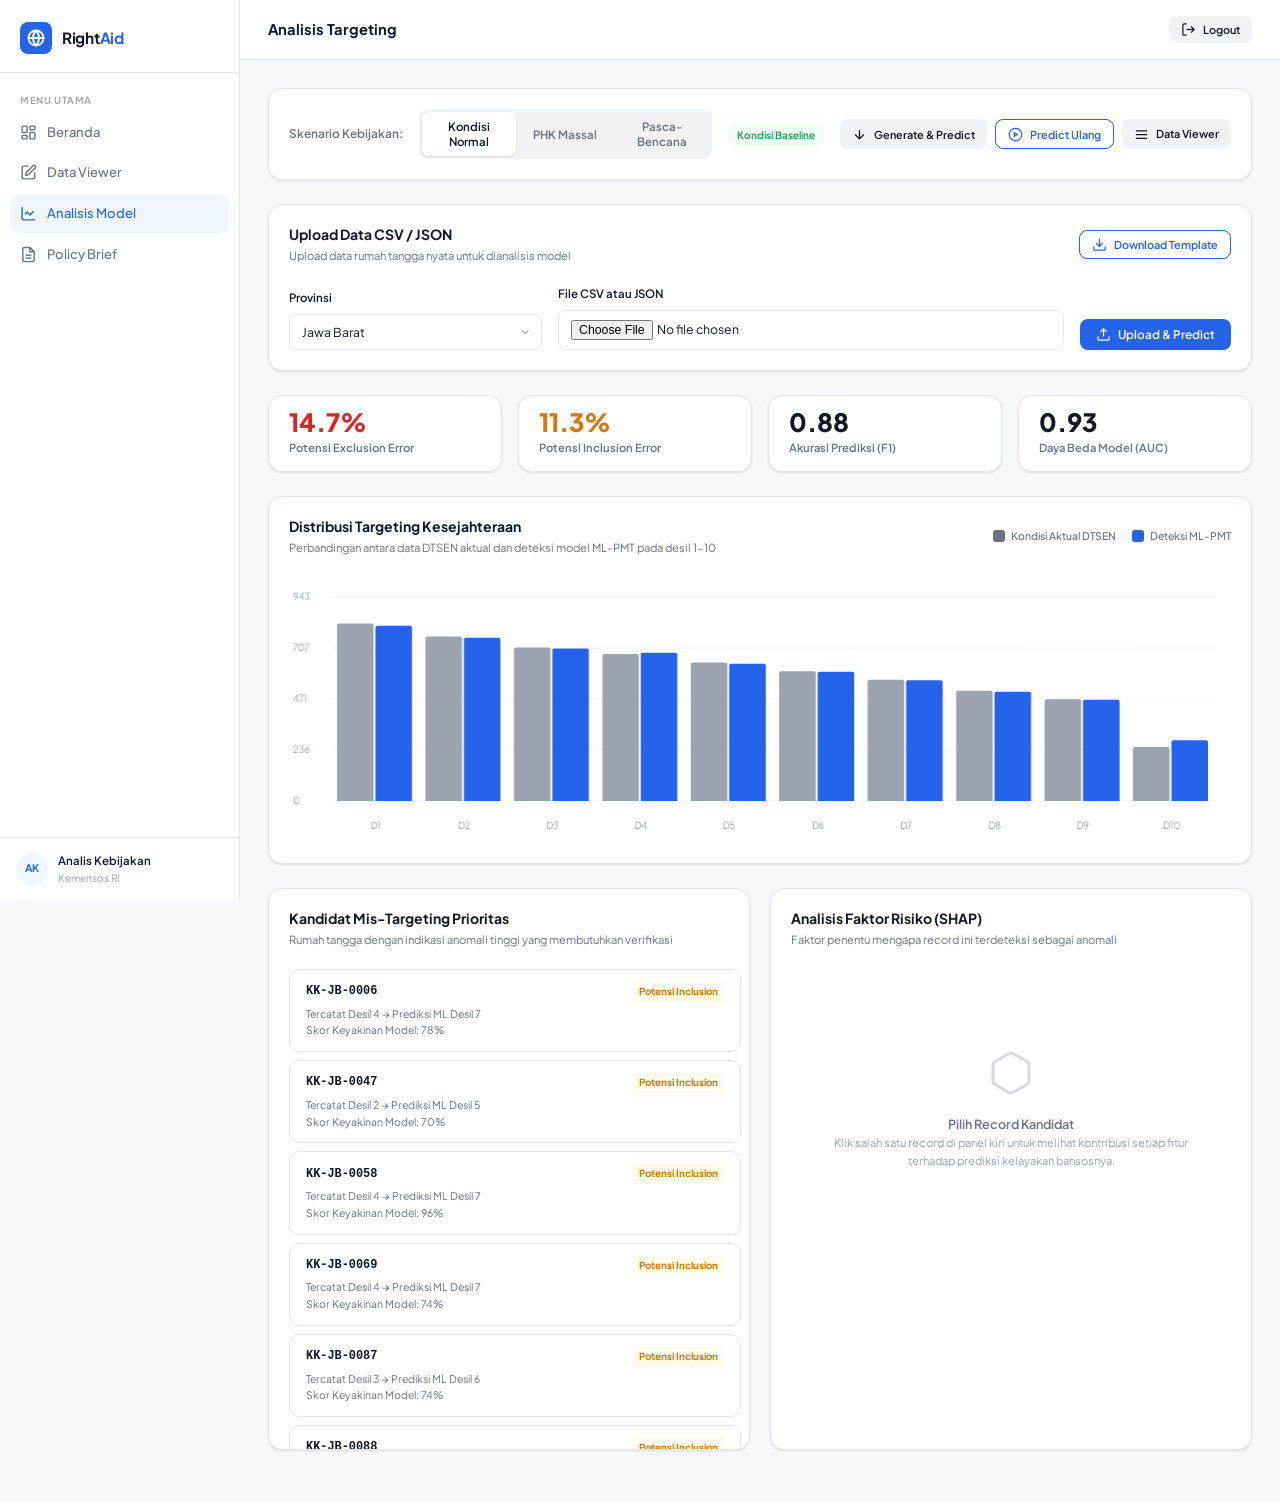
==== frontend/analysis.html @ 1d346bcb "Initial commit: RightAid ML-PMT Dashboard" ====
<!DOCTYPE html>
<html lang="id">
<head>
  <meta charset="UTF-8" />
  <meta name="viewport" content="width=device-width, initial-scale=1.0" />
  <title>Analisis Targeting - RightAid</title>
  <meta name="description" content="Analisis deteksi mis-targeting bansos menggunakan RightAid ML-PMT." />
  <link rel="icon" href="favicon.svg" type="image/svg+xml" />
  <link rel="stylesheet" href="css/style.css" />
  <style>
    .metric-pill { padding:14px 20px; border-radius:var(--radius-lg); background:var(--surface); border:1px solid var(--border); box-shadow:var(--shadow); display:flex; flex-direction:column; gap:4px; }
    .metric-pill .val { font-size:1.8rem; font-weight:800; line-height:1; }
    .metric-pill .lbl { font-size:.8rem; color:var(--text-2); font-weight:600; }
    .metric-row { display:grid; grid-template-columns:repeat(4,1fr); gap:16px; margin-bottom:24px; }
    .comparison-grid { display:grid; grid-template-columns:1fr 1fr; gap:20px; margin-bottom:24px; }
    .shap-record-item { padding:12px 16px; border-radius:var(--radius); border:1px solid var(--border); cursor:pointer; transition:border-color var(--transition),background var(--transition); margin-bottom:8px; display:flex; flex-direction:column; gap:4px; }
    .shap-record-item:hover { border-color:var(--accent); background:var(--accent-light); }
    .shap-record-item.selected { border-color:var(--accent); background:var(--accent-light); border-left:4px solid var(--accent); }
    .rec-header { display:flex; align-items:center; justify-content:space-between; }
    .rec-id { font-size:.85rem; font-family:monospace; font-weight:700; color:var(--text); }
    .rec-status { font-size:.7rem; padding:2px 6px; border-radius:4px; font-weight:700; }
    .status-err { background:var(--danger-light); color:var(--danger); }
    .status-warn { background:var(--warning-light); color:var(--warning); }
    .rec-details { font-size:.75rem; color:var(--text-2); }
    .legend-item { display:flex; align-items:center; gap:6px; font-size:.75rem; color:var(--text-2); font-weight:500; }
    .legend-sq { width:12px; height:12px; border-radius:3px; }
  </style>
</head>
<body>
  <div class="app-shell">
    <div id="sidebar-mount"></div>
    <div class="main-content">
      <div id="topbar-mount"></div>
      <div class="page-body">

        <div class="card mb-6">
          <div class="card-body" style="display:flex;align-items:center;gap:16px;flex-wrap:wrap;">
            <div style="font-weight:600;font-size:.85rem;color:var(--text-2);flex-shrink:0;">Skenario Kebijakan:</div>
            <div class="tabs" style="flex:1;max-width:400px;" id="scenario-tabs">
              <button class="tab-btn active" onclick="setScenario('normal',this)">Kondisi Normal</button>
              <button class="tab-btn" onclick="setScenario('phk',this)">PHK Massal</button>
              <button class="tab-btn" onclick="setScenario('bencana',this)">Pasca-Bencana</button>
            </div>
            <div id="scenario-badge"></div>
            <div style="display:flex;gap:8px;margin-left:auto;flex-wrap:wrap;">
              <button class="btn btn-secondary btn-sm" onclick="generateAndPredict()" title="Generate synthetic data dan jalankan prediksi">
                <svg xmlns="http://www.w3.org/2000/svg" width="13" height="13" viewBox="0 0 24 24" fill="none" stroke="currentColor" stroke-width="2"><path d="M12 5v14M5 12l7 7 7-7"/></svg>
                Generate &amp; Predict
              </button>
              <button class="btn btn-outline btn-sm" onclick="runPredict()" id="btn-predict" title="Prediksi ulang dari sesi yang sudah ada">
                <svg xmlns="http://www.w3.org/2000/svg" width="13" height="13" viewBox="0 0 24 24" fill="none" stroke="currentColor" stroke-width="2"><circle cx="12" cy="12" r="10"/><path d="m10 15 5-3-5-3v6z"/></svg>
                Predict Ulang
              </button>
              <a href="data-viewer.html" class="btn btn-secondary btn-sm">
                <svg xmlns="http://www.w3.org/2000/svg" width="13" height="13" viewBox="0 0 24 24" fill="none" stroke="currentColor" stroke-width="2"><path d="M3 12h18M3 6h18M3 18h18"/></svg>
                Data Viewer
              </a>
            </div>
          </div>
        </div>

        <!-- Upload Panel -->
        <div class="card mb-6" id="upload-panel">
          <div class="card-header">
            <div>
              <div class="card-title">Upload Data CSV / JSON</div>
              <div class="card-subtitle">Upload data rumah tangga nyata untuk dianalisis model</div>
            </div>
            <button class="btn btn-outline btn-sm" onclick="downloadTemplate()">
              <svg xmlns="http://www.w3.org/2000/svg" width="13" height="13" viewBox="0 0 24 24" fill="none" stroke="currentColor" stroke-width="2"><path d="M21 15v4a2 2 0 0 1-2 2H5a2 2 0 0 1-2-2v-4"/><polyline points="7 10 12 15 17 10"/><line x1="12" y1="15" x2="12" y2="3"/></svg>
              Download Template
            </button>
          </div>
          <div class="card-body" style="display:flex;gap:16px;align-items:flex-end;flex-wrap:wrap;">
            <div class="form-group" style="flex:1;min-width:200px;margin-bottom:0;">
              <label class="form-label" for="upload-province-select">Provinsi</label>
              <select id="upload-province-select" class="form-control"></select>
            </div>
            <div class="form-group" style="flex:2;min-width:260px;margin-bottom:0;">
              <label class="form-label" for="upload-file-input">File CSV atau JSON</label>
              <input type="file" id="upload-file-input" class="form-control" accept=".csv,.json" />
            </div>
            <button class="btn btn-primary" onclick="uploadAndPredict()" style="flex-shrink:0;">
              <svg xmlns="http://www.w3.org/2000/svg" width="14" height="14" viewBox="0 0 24 24" fill="none" stroke="currentColor" stroke-width="2"><path d="M21 15v4a2 2 0 0 1-2 2H5a2 2 0 0 1-2-2v-4"/><polyline points="17 8 12 3 7 8"/><line x1="12" y1="3" x2="12" y2="15"/></svg>
              Upload &amp; Predict
            </button>
          </div>
        </div>

        <!-- Metric overview -->
        <div id="metric-row-ml" class="metric-row"></div>

        <!-- Row 1: Decile distribution chart -->
        <div class="card mb-6">
          <div class="card-header">
            <div>
              <div class="card-title">Distribusi Targeting Kesejahteraan</div>
              <div class="card-subtitle">Perbandingan antara data DTSEN aktual dan deteksi model ML-PMT pada desil 1-10</div>
            </div>
            <div style="display:flex;gap:16px;">
              <div class="legend-item"><div class="legend-sq" style="background:#6B7280;"></div> Kondisi Aktual DTSEN</div>
              <div class="legend-item"><div class="legend-sq" style="background:#2563EB;"></div> Deteksi ML-PMT</div>
            </div>
          </div>
          <div class="card-body">
            <canvas id="decile-chart" width="900" height="260" style="width:100%;height:260px;"></canvas>
          </div>
        </div>

        <!-- Row 2: Candidates and SHAP panel -->
        <div class="comparison-grid">
          <!-- Candidate mis-targeting list -->
          <div class="card">
            <div class="card-header">
              <div>
                <div class="card-title">Kandidat Mis-Targeting Prioritas</div>
                <div class="card-subtitle">Rumah tangga dengan indikasi anomali tinggi yang membutuhkan verifikasi</div>
              </div>
            </div>
            <div class="card-body" style="height:500px;overflow-y:auto;padding-right:8px;" id="candidate-list"></div>
          </div>

          <!-- SHAP panel -->
          <div class="card">
            <div class="card-header">
              <div>
                <div class="card-title">Analisis Faktor Risiko (SHAP)</div>
                <div class="card-subtitle">Faktor penentu mengapa record ini terdeteksi sebagai anomali</div>
              </div>
            </div>
            <div class="card-body" style="height:500px;overflow-y:auto;">
              <div id="shap-placeholder" style="text-align:center;padding:80px 24px;color:var(--text-3);">
                <svg xmlns="http://www.w3.org/2000/svg" width="48" height="48" viewBox="0 0 24 24" fill="none" stroke="currentColor" stroke-width="1.5" style="opacity:.4;margin-bottom:12px;"><path d="M21 16V8a2 2 0 0 0-1-1.73l-7-4a2 2 0 0 0-2 0l-7 4A2 2 0 0 0 3 8v8a2 2 0 0 0 1 1.73l7 4a2 2 0 0 0 2 0l7-4A2 2 0 0 0 21 16z"/></svg>
                <p style="font-size:.9rem;font-weight:600;color:var(--text-2);">Pilih Record Kandidat</p>
                <p style="font-size:.8rem;">Klik salah satu record di panel kiri untuk melihat kontribusi setiap fitur terhadap prediksi kelayakan bansosnya.</p>
              </div>
              <div id="shap-panel" style="display:none;">
                <div id="shap-record-info" style="margin-bottom:20px;padding:16px;background:var(--surface-2);border-radius:var(--radius);font-size:.85rem;"></div>
                <div style="font-size:.8rem;font-weight:700;margin-bottom:16px;color:var(--text-2);">Kontribusi Fitur (Nilai SHAP)</div>
                <div id="shap-bars" style="margin-bottom:24px;"></div>
                <div class="divider"></div>
                <div style="display:flex;flex-direction:column;gap:8px;font-size:.75rem;">
                  <div class="legend-item"><div class="legend-sq" style="background:#2563EB;"></div> Mendorong prediksi ke arah <strong>TIDAK LAYAK</strong> (Desil Atas)</div>
                  <div class="legend-item"><div class="legend-sq" style="background:#DC2626;"></div> Mendorong prediksi ke arah <strong>LAYAK BANSOS</strong> (Desil Bawah)</div>
                </div>
              </div>
            </div>
          </div>
        </div>

      </div>
    </div>
  </div>
  
  <div id="toast-container"></div>
  <script src="js/data.js?v=2"></script>
  <script src="js/app.js?v=2"></script>
  <script>
    // ── State ──────────────────────────────────────────────────────────────────
    var currentSessionId = null;
    var currentPredictions = null;

    const scenDescMap = {
      normal: { label: "Kondisi Baseline", cls: "badge-green" },
      phk:    { label: "Dampak PHK Massal", cls: "badge-yellow" },
      bencana:{ label: "Dampak Bencana", cls: "badge-red" },
    };

    // ── Init ──────────────────────────────────────────────────────────────────
    document.addEventListener("DOMContentLoaded", function() {
      document.getElementById("sidebar-mount").innerHTML = App.buildSidebar("analysis");
      document.getElementById("topbar-mount").innerHTML  = App.buildTopbar("Analisis Targeting");

      // Populate upload province dropdown
      var upSel = document.getElementById("upload-province-select");
      EkoData.PROVINCES.forEach(function(p) {
        var opt = document.createElement("option");
        opt.value = p.id; opt.textContent = p.name;
        upSel.appendChild(opt);
      });
      if (App.SESSION.province) upSel.value = App.SESSION.province;

      window.currentScenario = App.SESSION.scenario || "normal";

      // Restore session_id if stored
      var stored = App.SESSION.lastSessionId;
      if (stored) {
        currentSessionId = stored;
        App.showToast("Menggunakan sesi sebelumnya. Klik Predict untuk memprediksi kembali.", "default");
      }

      renderAll();
      App.loadSession();
    });

    // â”€â”€ Scenario tabs â”€â”€â”€â”€â”€â”€â”€â”€â”€â”€â”€â”€â”€â”€â”€â”€â”€â”€â”€â”€â”€â”€â”€â”€â”€â”€â”€â”€â”€â”€â”€â”€â”€â”€â”€â”€â”€â”€â”€â”€â”€â”€â”€â”€â”€â”€â”€â”€â”€â”€â”€â”€â”€â”€â”€â”€
    function setScenario(sc, el) {
      window.currentScenario = sc;
      App.SESSION.scenario = sc;
      App.saveSession();
      document.querySelectorAll(".tab-btn").forEach(function(b) { b.classList.remove("active"); });
      el.classList.add("active");
      renderAll();
    }

    function renderAll() {
      var sc = window.currentScenario;
      var d = scenDescMap[sc];
      document.getElementById("scenario-badge").innerHTML =
        '<span class="badge ' + d.cls + '">' + d.label + '</span>';
      if (currentPredictions) {
        renderMetricsFromAPI(currentPredictions);
        renderDecileChartFromAPI(currentPredictions);
        renderCandidatesFromAPI(currentPredictions);
      } else {
        renderMetricsDummy(sc);
        renderDecileChartDummy(sc);
        renderCandidatesDummy(sc);
      }
    }

    // â”€â”€ Dummy renderers (fallback) â”€â”€â”€â”€â”€â”€â”€â”€â”€â”€â”€â”€â”€â”€â”€â”€â”€â”€â”€â”€â”€â”€â”€â”€â”€â”€â”€â”€â”€â”€â”€â”€â”€â”€â”€â”€â”€â”€â”€â”€â”€â”€â”€
    function renderMetricsDummy(sc) {
      var adj = { normal: [0,0,0,0], phk: [-.06,-.08,.08,.06], bencana: [-.09,-.11,.12,.09] }[sc];
      var ml = EkoData.ACCURACY_COMPARISON.ml;
      renderMetricsRaw(
        (ml.exclusionErr + adj[2] * 100).toFixed(1) + "%",
        (ml.inclusionErr + adj[3] * 100).toFixed(1) + "%",
        (ml.f1 + adj[0]).toFixed(2),
        (ml.auc + adj[1]).toFixed(2)
      );
    }

    function renderMetricsFromAPI(pred) {
      var m = pred.metrics || {};
      renderMetricsRaw(
        (m.exclusionErr || 0).toFixed(1) + "%",
        (m.inclusionErr || 0).toFixed(1) + "%",
        (m.f1  || 0).toFixed(4),
        (m.auc || 0).toFixed(4)
      );
    }

    function renderMetricsRaw(excl, incl, f1, auc) {
      var metrics = [
        { label: "Potensi Exclusion Error", val: excl, color: "var(--danger)" },
        { label: "Potensi Inclusion Error", val: incl, color: "var(--warning)" },
        { label: "Akurasi Prediksi (F1)",   val: f1,   color: "var(--text)" },
        { label: "Daya Beda Model (AUC)",   val: auc,  color: "var(--text)" }
      ];
      document.getElementById("metric-row-ml").innerHTML = metrics.map(function(m) {
        return '<div class="metric-pill"><div class="val" style="color:' + m.color + ';">' + m.val +
               '</div><div class="lbl">' + m.label + '</div></div>';
      }).join("");
    }

    function renderDecileChartDummy(sc) {
      var dist = EkoData.DECILE_DIST[sc];
      App.drawBarChart(document.getElementById("decile-chart"),
        ["D1","D2","D3","D4","D5","D6","D7","D8","D9","D10"],
        [{ data: dist.actual }, { data: dist.ml }],
        { colors: ["#9CA3AF", "#2563EB"] });
    }

    function renderDecileChartFromAPI(pred) {
      var dist = pred.decile_dist;
      if (!dist || !dist.ml) return renderDecileChartDummy(window.currentScenario);
      App.drawBarChart(document.getElementById("decile-chart"),
        ["D1","D2","D3","D4","D5","D6","D7","D8","D9","D10"],
        [{ data: dist.actual || dist.pmt }, { data: dist.ml }],
        { colors: ["#9CA3AF", "#2563EB"] });
    }

    function renderCandidatesDummy(sc) {
      var data = EkoData.generateHouseholds(App.SESSION.province || "JB", sc, sc === "normal" ? 10 : 25);
      var candidates = data.filter(function(r) { return Math.abs(r.pmtDecile - r.mlDecile) >= 2 || r.isAnomaly; });
      candidates.sort(function(a, b) { return Math.abs(b.pmtDecile - b.mlDecile) - Math.abs(a.pmtDecile - a.mlDecile); });
      renderCandidateList(candidates.slice(0, 15).map(function(c) {
        return {
          id: c.id, pmtDecile: c.pmtDecile, mlDecile: c.mlDecile,
          confidence: c.confidence,
          isExclusion: c.mlDecile <= 3 && c.pmtDecile > 3,
          isAnomaly: c.isAnomaly
        };
      }), null);
    }

    function renderCandidatesFromAPI(pred) {
      var recs = pred.mistargeting_candidates || pred.mismatches || [];
      renderCandidateList(recs.map(function(r) {
        var pmtD = r.pmtDecile || r.pmt_decile || 5;
        var mlD  = r.actualDecile || r.ml_decile || 5;
        return {
          id: r.id,
          pmtDecile: pmtD,
          mlDecile: mlD,
          confidence: r.confidence || r.prob_eligible || 0.5,
          isExclusion: (mlD <= 4 && pmtD > 4),
          isAnomaly: r.isAnomaly || r.is_anomaly || false
        };
      }), pred.session_id);
    }

    function renderCandidateList(items, sessionId) {
      if (!items.length) {
        document.getElementById("candidate-list").innerHTML =
          '<div style="padding:20px;text-align:center;color:var(--text-3);">Tidak ada anomali tinggi terdeteksi.</div>';
        return;
      }
      document.getElementById("candidate-list").innerHTML = items.map(function(c) {
        var statusCls = c.isExclusion ? "status-err" : "status-warn";
        var statusTxt = c.isExclusion ? "Potensi Exclusion" : "Potensi Inclusion";
        return [
          '<div class="shap-record-item" onclick="selectCandidate(\'' + c.id + '\', ' + c.isExclusion + ', \'' + (sessionId||'') + '\')">',
          '<div class="rec-header">',
          '<div class="rec-id">' + c.id + '</div>',
          '<div class="rec-status ' + statusCls + '">' + statusTxt + '</div>',
          '</div>',
          '<div class="rec-details">',
          'Tercatat Desil ' + (c.pmtDecile||'-') + ' &rarr; Prediksi ML Desil ' + (c.mlDecile||'-') + '<br>',
          'Skor Keyakinan Model: ' + ((c.confidence || 0.5) * 100).toFixed(0) + '%',
          '</div></div>'
        ].join("");
      }).join("");
    }

    // â”€â”€ Generate (API) â”€â”€â”€â”€â”€â”€â”€â”€â”€â”€â”€â”€â”€â”€â”€â”€â”€â”€â”€â”€â”€â”€â”€â”€â”€â”€â”€â”€â”€â”€â”€â”€â”€â”€â”€â”€â”€â”€â”€â”€â”€â”€â”€â”€â”€â”€â”€â”€â”€â”€â”€â”€â”€â”€â”€
    async function generateAndPredict() {
      var pid = App.SESSION.province;
      var sc  = window.currentScenario;
      if (!pid) {
        App.showToast("Pilih provinsi di Data Viewer terlebih dahulu.", "error");
        return;
      }
      App.showToast("Generating data untuk " + pid + "...", "default");
      try {
        var genResp = await App.apiGenerate(pid, sc, (App.SESSION.anomalyPct || 15) / 100, 5000);
        currentSessionId = genResp.session_id;
        App.SESSION.lastSessionId = currentSessionId;
        App.saveSession();
        App.showToast("Data siap (" + genResp.total_records + " RT). Memproses prediksi...", "default");
        await runPredict();
      } catch(err) {
        App.showToast("Generate gagal: " + err.message, "error");
      }
    }

    // â”€â”€ Upload (API) â”€â”€â”€â”€â”€â”€â”€â”€â”€â”€â”€â”€â”€â”€â”€â”€â”€â”€â”€â”€â”€â”€â”€â”€â”€â”€â”€â”€â”€â”€â”€â”€â”€â”€â”€â”€â”€â”€â”€â”€â”€â”€â”€â”€â”€â”€â”€â”€â”€â”€â”€â”€â”€â”€â”€â”€â”€
    async function uploadAndPredict() {
      var fileInput = document.getElementById("upload-file-input");
      var pid = document.getElementById("upload-province-select").value;
      var sc  = window.currentScenario;
      if (!fileInput.files.length || !pid) {
        App.showToast("Pilih file dan provinsi terlebih dahulu.", "error");
        return;
      }
      App.showToast("Mengunggah data...", "default");
      try {
        var upResp = await App.apiUpload(fileInput.files[0], pid, sc);
        currentSessionId = upResp.session_id;
        App.SESSION.lastSessionId = currentSessionId;
        App.SESSION.province = pid;
        App.saveSession();
        App.showToast("Upload berhasil (" + upResp.total_records + " RT). Memproses prediksi...", "default");
        await runPredict();
      } catch(err) {
        App.showToast("Upload gagal: " + err.message, "error");
      }
    }

    async function downloadTemplate() {
      try {
        var blob = await App.apiDownloadTemplate();
        var url = URL.createObjectURL(blob);
        var a = document.createElement("a");
        a.href = url; a.download = "rightaid_template.csv";
        document.body.appendChild(a); a.click();
        document.body.removeChild(a);
        URL.revokeObjectURL(url);
      } catch(e) {
        App.showToast("Gagal mengunduh template.", "error");
      }
    }

    // â”€â”€ Predict â”€â”€â”€â”€â”€â”€â”€â”€â”€â”€â”€â”€â”€â”€â”€â”€â”€â”€â”€â”€â”€â”€â”€â”€â”€â”€â”€â”€â”€â”€â”€â”€â”€â”€â”€â”€â”€â”€â”€â”€â”€â”€â”€â”€â”€â”€â”€â”€â”€â”€â”€â”€â”€â”€â”€â”€â”€â”€â”€â”€â”€â”€
    async function runPredict() {
      if (!currentSessionId) {
        App.showToast("Belum ada sesi. Generate atau Upload data dulu.", "error");
        return;
      }
      try {
        var pred = await App.apiPredict(currentSessionId);
        pred.session_id = currentSessionId;  // inject for SHAP calls
        currentPredictions = pred;
        renderMetricsFromAPI(pred);
        renderDecileChartFromAPI(pred);
        renderCandidatesFromAPI(pred);
        App.showToast("Prediksi selesai!", "success");
      } catch(err) {
        App.showToast("Prediksi gagal: " + err.message + ". Menggunakan data dummy.", "error");
        currentPredictions = null;
        renderAll();
      }
    }

    // â”€â”€ SHAP â”€â”€â”€â”€â”€â”€â”€â”€â”€â”€â”€â”€â”€â”€â”€â”€â”€â”€â”€â”€â”€â”€â”€â”€â”€â”€â”€â”€â”€â”€â”€â”€â”€â”€â”€â”€â”€â”€â”€â”€â”€â”€â”€â”€â”€â”€â”€â”€â”€â”€â”€â”€â”€â”€â”€â”€â”€â”€â”€â”€â”€â”€â”€â”€
    async function selectCandidate(id, isExclusion, sessionId) {
      document.querySelectorAll(".shap-record-item").forEach(function(el) { el.classList.remove("selected"); });
      event.currentTarget.classList.add("selected");
      document.getElementById("shap-placeholder").style.display = "none";
      document.getElementById("shap-panel").style.display = "block";
      document.getElementById("shap-record-info").innerHTML =
        '<div style="font-weight:700;margin-bottom:4px;font-size:.9rem;">Record: ' + id + '</div>' +
        '<div style="color:var(--text-2);line-height:1.6;">Memuat analisis SHAP...</div>';
      document.getElementById("shap-bars").innerHTML = "";

      var sid = sessionId || currentSessionId;
      if (sid) {
        try {
          var shapData = await App.fetchSHAP(sid, id);
          document.getElementById("shap-record-info").innerHTML =
            '<div style="font-weight:700;margin-bottom:4px;font-size:.9rem;">Record: ' + id + '</div>' +
            '<div style="color:var(--text-2);line-height:1.6;">' +
            'Model mendeteksi anomali pada profil rumah tangga ini.' +
            (isExclusion
              ? '<br><strong style="color:var(--danger);">Rekomendasi:</strong> Prioritaskan untuk verifikasi inklusi bansos.'
              : '<br><strong style="color:var(--warning);">Rekomendasi:</strong> Evaluasi ulang kelayakan.') +
            '</div>';
          var sorted = (shapData.features || []).sort(function(a, b) {
            return Math.abs(b.shap_value) - Math.abs(a.shap_value);
          });
          App.renderSHAP(document.getElementById("shap-bars"),
            sorted.map(function(f) { return { feature: f.feature, value: f.shap_value }; }));
          return;
        } catch(e) {}
      }
      // Fallback to dummy SHAP
      var seed = id.charCodeAt(id.length - 1);
      var shapData = EkoData.SHAP_DEMO.map(function(s) {
        var mod = (seed % 5) / 10 + 0.8;
        return { feature: s.feature, value: s.value * mod * (seed % 2 === 0 ? 1 : -1) };
      }).sort(function(a, b) { return Math.abs(b.value) - Math.abs(a.value); });
      document.getElementById("shap-record-info").innerHTML =
        '<div style="font-weight:700;margin-bottom:4px;font-size:.9rem;">Record: ' + id + '</div>' +
        '<div style="color:var(--text-2);line-height:1.6;">Data dummy (backend tidak tersedia).' +
        (isExclusion
          ? '<br><strong style="color:var(--danger);">Rekomendasi:</strong> Prioritaskan untuk verifikasi.'
          : '<br><strong style="color:var(--warning);">Rekomendasi:</strong> Evaluasi ulang kelayakan.') +
        '</div>';
      App.renderSHAP(document.getElementById("shap-bars"), shapData);
    }
  </script>
</body>
</html>
---- frontend/css/style.css ----
@import url('https://fonts.googleapis.com/css2?family=Plus+Jakarta+Sans:wght@300;400;500;600;700;800&display=swap');

*, *::before, *::after { box-sizing: border-box; margin: 0; padding: 0; }

:root {
  --bg: #F7F8FA;
  --surface: #FFFFFF;
  --surface-2: #F0F2F5;
  --border: #E5E7EB;
  --text: #111827;
  --text-2: #6B7280;
  --text-3: #9CA3AF;
  --accent: #2563EB;
  --accent-light: #EFF6FF;
  --accent-hover: #1D4ED8;
  --success: #16A34A;
  --success-light: #F0FDF4;
  --warning: #D97706;
  --warning-light: #FFFBEB;
  --danger: #DC2626;
  --danger-light: #FEF2F2;
  --radius: 10px;
  --radius-lg: 14px;
  --shadow: 0 1px 3px rgba(0,0,0,.08), 0 1px 2px rgba(0,0,0,.04);
  --shadow-md: 0 4px 12px rgba(0,0,0,.08);
  --shadow-lg: 0 8px 24px rgba(0,0,0,.10);
  --sidebar-w: 240px;
  --transition: 150ms ease;
}

html { font-size: 14px; }
body { font-family: 'Plus Jakarta Sans', sans-serif; background: var(--bg); color: var(--text); line-height: 1.6; -webkit-font-smoothing: antialiased; }
a { color: inherit; text-decoration: none; }
button { font-family: inherit; cursor: pointer; border: none; outline: none; }
input, select, textarea { font-family: inherit; }
ul { list-style: none; }

/* ─── Layout ─────────────────────────────── */
.app-shell { display: flex; min-height: 100vh; }

/* ─── Sidebar ─────────────────────────────── */
.sidebar {
  width: var(--sidebar-w); flex-shrink: 0;
  background: var(--surface); border-right: 1px solid var(--border);
  display: flex; flex-direction: column;
  position: fixed; top: 0; left: 0; height: 100vh; z-index: 100;
  transition: transform var(--transition);
}
.sidebar-logo {
  padding: 22px 20px 18px;
  border-bottom: 1px solid var(--border);
  display: flex; align-items: center; gap: 10px;
}
.sidebar-logo .logo-mark {
  width: 32px; height: 32px; border-radius: 8px;
  background: var(--accent); display: flex; align-items: center; justify-content: center;
}
.sidebar-logo .logo-mark svg { color: #fff; }
.sidebar-logo .brand { font-weight: 700; font-size: 1.1rem; letter-spacing: -.3px; }
.sidebar-logo .brand span { color: var(--accent); }

.sidebar-nav { flex: 1; padding: 12px 10px; overflow-y: auto; }
.nav-section-label {
  font-size: .7rem; font-weight: 600; color: var(--text-3);
  text-transform: uppercase; letter-spacing: .06em;
  padding: 8px 10px 4px;
}
.nav-item {
  display: flex; align-items: center; gap: 10px;
  padding: 9px 10px; border-radius: var(--radius);
  color: var(--text-2); font-weight: 500; font-size: .93rem;
  transition: background var(--transition), color var(--transition);
  cursor: pointer; margin-bottom: 2px;
}
.nav-item svg { flex-shrink: 0; width: 17px; height: 17px; }
.nav-item:hover { background: var(--bg); color: var(--text); }
.nav-item.active { background: var(--accent-light); color: var(--accent); }

.sidebar-footer {
  padding: 14px 16px; border-top: 1px solid var(--border);
  display: flex; align-items: center; gap: 10px;
}
.avatar { width: 32px; height: 32px; border-radius: 50%; background: var(--accent-light); display: flex; align-items: center; justify-content: center; flex-shrink: 0; }
.avatar span { font-size: .75rem; font-weight: 700; color: var(--accent); }
.user-info { flex: 1; min-width: 0; }
.user-name { font-weight: 600; font-size: .82rem; white-space: nowrap; overflow: hidden; text-overflow: ellipsis; }
.user-role { font-size: .72rem; color: var(--text-3); }

/* ─── Main content ─────────────────────────── */
.main-content { margin-left: var(--sidebar-w); flex: 1; min-width: 0; }

/* ─── Topbar ─────────────────────────────── */
.topbar {
  background: var(--surface); border-bottom: 1px solid var(--border);
  padding: 0 28px; height: 60px;
  display: flex; align-items: center; justify-content: space-between;
  position: sticky; top: 0; z-index: 90;
}
.topbar-title { font-weight: 700; font-size: 1.05rem; }
.topbar-actions { display: flex; align-items: center; gap: 10px; }
.mobile-menu-btn { display: none; background: transparent; border: none; color: var(--text); padding: 4px; border-radius: 4px; cursor: pointer; }
.mobile-menu-btn:hover { background: var(--surface-2); }

/* ─── Page body ─────────────────────────────── */
.page-body { padding: 28px; max-width: 1280px; }

/* ─── Cards ─────────────────────────────── */
.card {
  background: var(--surface); border-radius: var(--radius-lg);
  border: 1px solid var(--border); box-shadow: var(--shadow);
}
.card-header {
  padding: 18px 20px 0; display: flex; align-items: center; justify-content: space-between;
}
.card-title { font-weight: 700; font-size: 1rem; }
.card-subtitle { font-size: .8rem; color: var(--text-2); margin-top: 2px; }
.card-body { padding: 20px; }

/* ─── Stat cards ─────────────────────────── */
.stat-grid { display: grid; grid-template-columns: repeat(4, 1fr); gap: 16px; margin-bottom: 24px; }
.stat-card {
  background: var(--surface); border-radius: var(--radius-lg);
  border: 1px solid var(--border); padding: 20px;
}
.stat-card .stat-label { font-size: .78rem; color: var(--text-2); font-weight: 500; margin-bottom: 8px; display: flex; align-items: center; gap: 6px; }
.stat-card .stat-value { font-size: 1.8rem; font-weight: 800; letter-spacing: -.5px; line-height: 1; }
.stat-card .stat-delta { font-size: .75rem; margin-top: 6px; display: flex; align-items: center; gap: 4px; }
.stat-card .stat-delta.up { color: var(--success); }
.stat-card .stat-delta.down { color: var(--danger); }

/* ─── Buttons ─────────────────────────────── */
.btn {
  display: inline-flex; align-items: center; gap: 7px;
  padding: 8px 16px; border-radius: 8px;
  font-size: .85rem; font-weight: 600;
  transition: background var(--transition), box-shadow var(--transition);
}
.btn-primary { background: var(--accent); color: #fff; }
.btn-primary:hover { background: var(--accent-hover); box-shadow: 0 2px 8px rgba(37,99,235,.3); }
.btn-secondary { background: var(--surface-2); color: var(--text); }
.btn-secondary:hover { background: var(--border); }
.btn-outline { background: transparent; color: var(--accent); border: 1px solid var(--accent); }
.btn-outline:hover { background: var(--accent-light); }
.btn-danger { background: var(--danger); color: #fff; }
.btn-sm { padding: 6px 12px; font-size: .78rem; }
.btn-lg { padding: 11px 22px; font-size: .95rem; }
.btn svg { width: 15px; height: 15px; }

/* ─── Badges ─────────────────────────────── */
.badge {
  display: inline-flex; align-items: center; gap: 5px;
  padding: 3px 9px; border-radius: 20px; font-size: .72rem; font-weight: 600;
}
.badge-blue { background: var(--accent-light); color: var(--accent); }
.badge-green { background: var(--success-light); color: var(--success); }
.badge-yellow { background: var(--warning-light); color: var(--warning); }
.badge-red { background: var(--danger-light); color: var(--danger); }
.badge-gray { background: var(--surface-2); color: var(--text-2); }

/* ─── Form elements ─────────────────────────── */
.form-group { margin-bottom: 18px; }
.form-label { font-size: .82rem; font-weight: 600; display: block; margin-bottom: 6px; color: var(--text); }
.form-hint { font-size: .73rem; color: var(--text-3); margin-top: 4px; }
.form-control {
  width: 100%; padding: 9px 12px; font-size: .88rem;
  border: 1px solid var(--border); border-radius: 8px;
  background: var(--surface); color: var(--text);
  transition: border-color var(--transition);
}
.form-control:focus { outline: none; border-color: var(--accent); box-shadow: 0 0 0 3px rgba(37,99,235,.08); }
select.form-control { appearance: none; background-image: url("data:image/svg+xml,%3Csvg xmlns='http://www.w3.org/2000/svg' width='12' height='12' viewBox='0 0 24 24' fill='none' stroke='%236B7280' stroke-width='2'%3E%3Cpath d='m6 9 6 6 6-6'/%3E%3C/svg%3E"); background-repeat: no-repeat; background-position: right 10px center; padding-right: 32px; }

/* ─── Range slider ─────────────────────────── */
.slider-wrap { display: flex; align-items: center; gap: 12px; }
input[type=range] { flex: 1; height: 4px; accent-color: var(--accent); cursor: pointer; }
.slider-val { font-size: .85rem; font-weight: 700; color: var(--accent); min-width: 36px; }

/* ─── Table ─────────────────────────────── */
.table-wrap { overflow-x: auto; }
table { width: 100%; border-collapse: collapse; font-size: .82rem; }
thead th { font-weight: 600; color: var(--text-2); text-align: left; padding: 10px 14px; border-bottom: 1px solid var(--border); white-space: nowrap; font-size: .75rem; text-transform: uppercase; letter-spacing: .04em; }
tbody td { padding: 10px 14px; border-bottom: 1px solid var(--border); vertical-align: middle; }
tbody tr:last-child td { border-bottom: none; }
tbody tr:hover { background: var(--bg); }

/* ─── Tabs ─────────────────────────────── */
.tabs { display: flex; gap: 2px; background: var(--surface-2); border-radius: 9px; padding: 3px; }
.tab-btn {
  flex: 1; padding: 7px 14px; border-radius: 7px;
  font-size: .82rem; font-weight: 600; color: var(--text-2);
  background: transparent; transition: background var(--transition), color var(--transition);
}
.tab-btn.active { background: var(--surface); color: var(--text); box-shadow: var(--shadow); }
.tab-content { display: none; }
.tab-content.active { display: block; }

/* ─── Progress bar ─────────────────────────── */
.progress-bar { height: 6px; background: var(--surface-2); border-radius: 3px; overflow: hidden; }
.progress-fill { height: 100%; border-radius: 3px; background: var(--accent); transition: width .6s ease; }
.progress-fill.green { background: var(--success); }
.progress-fill.red { background: var(--danger); }
.progress-fill.yellow { background: var(--warning); }

/* ─── Alert / notice ─────────────────────────── */
.notice {
  padding: 12px 16px; border-radius: var(--radius); font-size: .82rem;
  display: flex; align-items: flex-start; gap: 10px;
}
.notice.blue { background: var(--accent-light); color: var(--accent); border: 1px solid #BFDBFE; }
.notice.green { background: var(--success-light); color: var(--success); border: 1px solid #BBF7D0; }
.notice.yellow { background: var(--warning-light); color: var(--warning); border: 1px solid #FDE68A; }

/* ─── Scenario cards ─────────────────────────── */
.scenario-grid { display: grid; grid-template-columns: repeat(3, 1fr); gap: 12px; }
.scenario-card {
  border: 2px solid var(--border); border-radius: var(--radius-lg);
  padding: 16px; cursor: pointer;
  transition: border-color var(--transition), background var(--transition);
}
.scenario-card:hover { border-color: var(--accent); background: var(--accent-light); }
.scenario-card.selected { border-color: var(--accent); background: var(--accent-light); }
.scenario-icon { width: 36px; height: 36px; border-radius: 8px; display: flex; align-items: center; justify-content: center; margin-bottom: 10px; }
.scenario-icon.blue { background: var(--accent-light); color: var(--accent); }
.scenario-icon.yellow { background: var(--warning-light); color: var(--warning); }
.scenario-icon.red { background: var(--danger-light); color: var(--danger); }
.scenario-title { font-weight: 700; font-size: .88rem; margin-bottom: 4px; }
.scenario-desc { font-size: .75rem; color: var(--text-2); line-height: 1.5; }

/* ─── Province map ─────────────────────────── */
#map-container { height: 320px; border-radius: var(--radius); overflow: hidden; background: var(--surface-2); }

/* ─── SHAP bar ─────────────────────────── */
.shap-row { display: flex; align-items: center; gap: 10px; margin-bottom: 8px; }
.shap-label { font-size: .78rem; width: 200px; flex-shrink: 0; color: var(--text-2); text-align: right; white-space: nowrap; overflow: hidden; text-overflow: ellipsis; }
.shap-bar-wrap { flex: 1; height: 20px; position: relative; display: flex; align-items: center; }
.shap-bar-center { position: absolute; left: 50%; width: 1px; height: 100%; background: var(--border); }
.shap-bar-fill { position: absolute; height: 14px; border-radius: 2px; }
.shap-bar-fill.pos { background: #2563EB; left: 50%; }
.shap-bar-fill.neg { background: #DC2626; right: 50%; }
.shap-val { font-size: .75rem; font-weight: 700; width: 48px; flex-shrink: 0; }
.shap-val.pos { color: var(--accent); }
.shap-val.neg { color: var(--danger); }

/* ─── Confusion matrix ─────────────────────────── */
.cm-grid { display: grid; grid-template-columns: 1fr 1fr; gap: 4px; max-width: 280px; }
.cm-cell {
  padding: 14px; text-align: center; border-radius: 6px; font-weight: 700;
}
.cm-tp { background: #DCFCE7; color: #15803D; }
.cm-fp { background: #FEE2E2; color: #B91C1C; }
.cm-fn { background: #FEF9C3; color: #92400E; }
.cm-tn { background: #DBEAFE; color: #1E40AF; }
.cm-label { font-size: .7rem; font-weight: 500; text-align: center; margin-top: 4px; }

/* ─── Loading spinner ─────────────────────────── */
.spinner { width: 20px; height: 20px; border: 2.5px solid var(--border); border-top-color: var(--accent); border-radius: 50%; animation: spin .6s linear infinite; }
@keyframes spin { to { transform: rotate(360deg); } }

/* ─── Login page ─────────────────────────── */
.login-shell {
  min-height: 100vh; display: flex; align-items: stretch; background: var(--bg);
}
.login-left {
  flex: 1; display: flex; align-items: center; justify-content: center; padding: 48px;
}
.login-right {
  width: 440px; flex-shrink: 0;
  background: var(--surface); border-left: 1px solid var(--border);
  display: flex; align-items: center; justify-content: center; padding: 48px;
}
.login-form-wrap { width: 100%; }
.login-logo { display: flex; align-items: center; gap: 10px; margin-bottom: 32px; }
.login-logo .mark { width: 38px; height: 38px; border-radius: 10px; background: var(--accent); display: flex; align-items: center; justify-content: center; }
.login-logo .mark svg { color: #fff; }
.login-logo .name { font-size: 1.3rem; font-weight: 800; letter-spacing: -.4px; }
.login-logo .name span { color: var(--accent); }

.login-hero { max-width: 480px; }
.login-hero h1 { font-size: 2.2rem; font-weight: 800; line-height: 1.2; letter-spacing: -.5px; margin-bottom: 18px; }
.login-hero p { font-size: .95rem; color: var(--text-2); line-height: 1.7; }
.login-stats { display: flex; gap: 28px; margin-top: 32px; }
.login-stat .val { font-size: 1.6rem; font-weight: 800; color: var(--accent); }
.login-stat .lbl { font-size: .75rem; color: var(--text-2); font-weight: 500; }

/* ─── Policy brief ─────────────────────────── */
.brief-paper {
  background: var(--surface); border: 1px solid var(--border);
  border-radius: var(--radius-lg); padding: 32px 36px; font-size: .88rem;
  line-height: 1.8;
}
.brief-paper h2 { font-size: 1.05rem; font-weight: 800; margin-bottom: 12px; }
.brief-paper h3 { font-size: .9rem; font-weight: 700; margin: 20px 0 8px; color: var(--accent); }
.brief-paper p { margin-bottom: 12px; color: var(--text); }

/* ─── Utilities ─────────────────────────────── */
.flex { display: flex; }
.flex-col { flex-direction: column; }
.items-center { align-items: center; }
.justify-between { justify-content: space-between; }
.gap-2 { gap: 8px; }
.gap-3 { gap: 12px; }
.gap-4 { gap: 16px; }
.gap-6 { gap: 24px; }
.mt-2 { margin-top: 8px; }
.mt-3 { margin-top: 12px; }
.mt-4 { margin-top: 16px; }
.mt-6 { margin-top: 24px; }
.mb-4 { margin-bottom: 16px; }
.mb-6 { margin-bottom: 24px; }
.grid-2 { display: grid; grid-template-columns: 1fr 1fr; gap: 16px; }
.grid-3 { display: grid; grid-template-columns: repeat(3, 1fr); gap: 16px; }
.w-full { width: 100%; }
.text-sm { font-size: .8rem; }
.text-xs { font-size: .73rem; }
.text-muted { color: var(--text-2); }
.text-accent { color: var(--accent); }
.text-success { color: var(--success); }
.text-danger { color: var(--danger); }
.text-warning { color: var(--warning); }
.fw-700 { font-weight: 700; }
.fw-600 { font-weight: 600; }
.rounded { border-radius: var(--radius); }
.divider { height: 1px; background: var(--border); margin: 16px 0; }

/* ─── Toast ─────────────────────────────── */
#toast-container { position: fixed; bottom: 24px; right: 24px; z-index: 9999; display: flex; flex-direction: column; gap: 8px; }
.toast {
  background: var(--text); color: #fff; padding: 12px 18px; border-radius: 10px;
  font-size: .82rem; font-weight: 500; box-shadow: var(--shadow-lg);
  display: flex; align-items: center; gap: 8px;
  animation: slideIn .25s ease;
}
.toast.success { background: var(--success); }
.toast.error { background: var(--danger); }
@keyframes slideIn { from { transform: translateY(12px); opacity: 0; } to { transform: translateY(0); opacity: 1; } }

/* ─── Responsive ─────────────────────────────── */
@media (max-width: 1100px) { .stat-grid { grid-template-columns: repeat(2, 1fr); } }
@media (max-width: 768px) {
  .sidebar { transform: translateX(-100%); box-shadow: var(--shadow-lg); }
  .sidebar.open { transform: translateX(0); }
  .main-content { margin-left: 0; }
  .mobile-menu-btn { display: block; }
  .login-left { display: none; }
  .login-right { width: 100%; border-left: none; }
  .scenario-grid { grid-template-columns: 1fr; }
  .grid-2, .grid-3 { grid-template-columns: 1fr; }
}
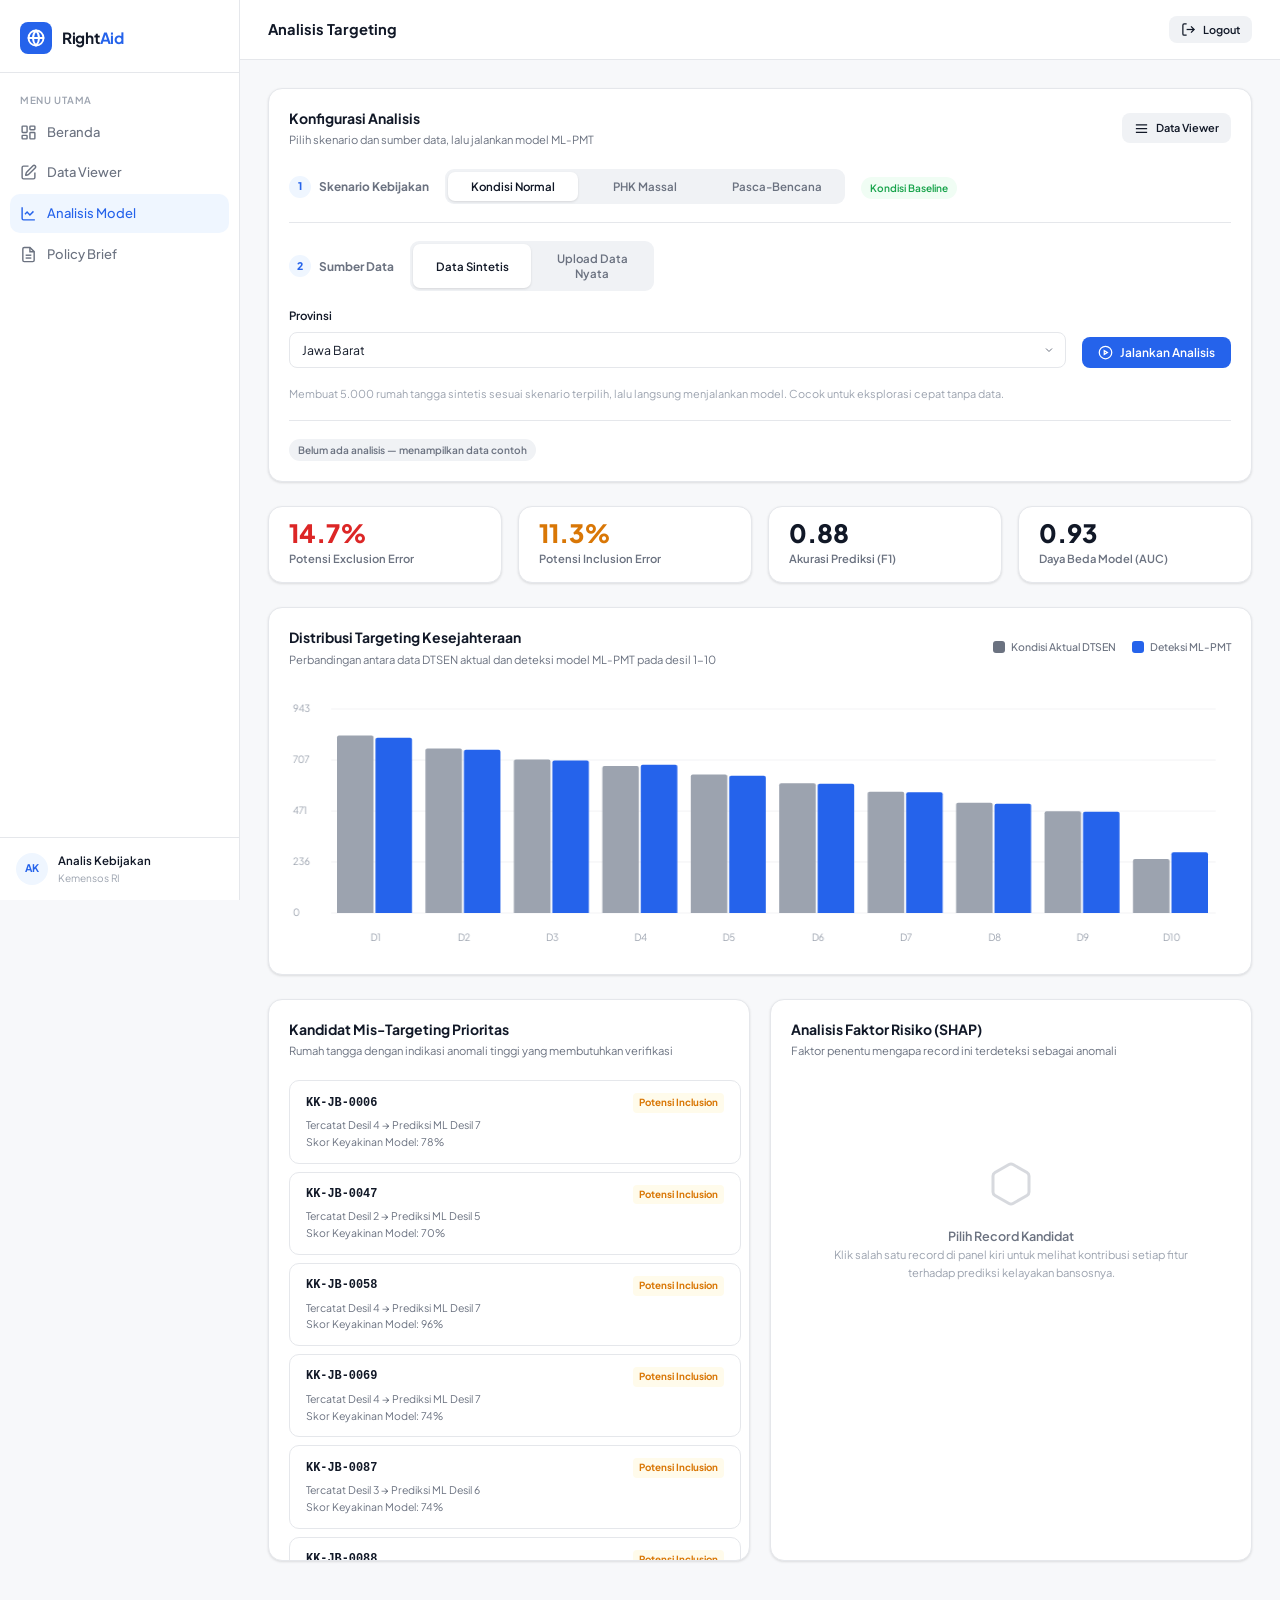
==== commit 120924f4: "feat(analysis): clarify data-source flow and analysis status Replace the three competing "Predict" a" ====
--- a/frontend/analysis.html
+++ b/frontend/analysis.html
@@ -24,6 +24,14 @@
     .rec-details { font-size:.75rem; color:var(--text-2); }
     .legend-item { display:flex; align-items:center; gap:6px; font-size:.75rem; color:var(--text-2); font-weight:500; }
     .legend-sq { width:12px; height:12px; border-radius:3px; }
+    .config-row { display:flex; gap:16px; align-items:center; flex-wrap:wrap; }
+    .step-label { font-weight:700; font-size:.85rem; color:var(--text-2); flex-shrink:0; display:flex; align-items:center; gap:8px; }
+    .step-num { display:inline-flex; align-items:center; justify-content:center; width:22px; height:22px; border-radius:50%; background:var(--accent-light); color:var(--accent); font-size:.75rem; font-weight:800; }
+    .source-toggle { max-width:360px; }
+    .mode-panel { display:none; }
+    .mode-panel.active { display:flex; gap:16px; align-items:flex-end; flex-wrap:wrap; }
+    .helper-text { flex-basis:100%; font-size:.78rem; color:var(--text-3); margin-top:2px; line-height:1.5; }
+    .status-bar { display:flex; align-items:center; gap:12px; flex-wrap:wrap; }
   </style>
 </head>
 <body>
@@ -33,57 +41,87 @@
       <div id="topbar-mount"></div>
       <div class="page-body">
 
+        <!-- Konfigurasi Analisis -->
         <div class="card mb-6">
-          <div class="card-body" style="display:flex;align-items:center;gap:16px;flex-wrap:wrap;">
-            <div style="font-weight:600;font-size:.85rem;color:var(--text-2);flex-shrink:0;">Skenario Kebijakan:</div>
-            <div class="tabs" style="flex:1;max-width:400px;" id="scenario-tabs">
-              <button class="tab-btn active" onclick="setScenario('normal',this)">Kondisi Normal</button>
-              <button class="tab-btn" onclick="setScenario('phk',this)">PHK Massal</button>
-              <button class="tab-btn" onclick="setScenario('bencana',this)">Pasca-Bencana</button>
-            </div>
-            <div id="scenario-badge"></div>
-            <div style="display:flex;gap:8px;margin-left:auto;flex-wrap:wrap;">
-              <button class="btn btn-secondary btn-sm" onclick="generateAndPredict()" title="Generate synthetic data dan jalankan prediksi">
-                <svg xmlns="http://www.w3.org/2000/svg" width="13" height="13" viewBox="0 0 24 24" fill="none" stroke="currentColor" stroke-width="2"><path d="M12 5v14M5 12l7 7 7-7"/></svg>
-                Generate &amp; Predict
-              </button>
-              <button class="btn btn-outline btn-sm" onclick="runPredict()" id="btn-predict" title="Prediksi ulang dari sesi yang sudah ada">
-                <svg xmlns="http://www.w3.org/2000/svg" width="13" height="13" viewBox="0 0 24 24" fill="none" stroke="currentColor" stroke-width="2"><circle cx="12" cy="12" r="10"/><path d="m10 15 5-3-5-3v6z"/></svg>
-                Predict Ulang
-              </button>
-              <a href="data-viewer.html" class="btn btn-secondary btn-sm">
-                <svg xmlns="http://www.w3.org/2000/svg" width="13" height="13" viewBox="0 0 24 24" fill="none" stroke="currentColor" stroke-width="2"><path d="M3 12h18M3 6h18M3 18h18"/></svg>
-                Data Viewer
-              </a>
-            </div>
-          </div>
-        </div>
-
-        <!-- Upload Panel -->
-        <div class="card mb-6" id="upload-panel">
           <div class="card-header">
             <div>
-              <div class="card-title">Upload Data CSV / JSON</div>
-              <div class="card-subtitle">Upload data rumah tangga nyata untuk dianalisis model</div>
-            </div>
-            <button class="btn btn-outline btn-sm" onclick="downloadTemplate()">
-              <svg xmlns="http://www.w3.org/2000/svg" width="13" height="13" viewBox="0 0 24 24" fill="none" stroke="currentColor" stroke-width="2"><path d="M21 15v4a2 2 0 0 1-2 2H5a2 2 0 0 1-2-2v-4"/><polyline points="7 10 12 15 17 10"/><line x1="12" y1="15" x2="12" y2="3"/></svg>
-              Download Template
-            </button>
+              <div class="card-title">Konfigurasi Analisis</div>
+              <div class="card-subtitle">Pilih skenario dan sumber data, lalu jalankan model ML-PMT</div>
+            </div>
+            <a href="data-viewer.html" class="btn btn-secondary btn-sm">
+              <svg xmlns="http://www.w3.org/2000/svg" width="13" height="13" viewBox="0 0 24 24" fill="none" stroke="currentColor" stroke-width="2"><path d="M3 12h18M3 6h18M3 18h18"/></svg>
+              Data Viewer
+            </a>
           </div>
-          <div class="card-body" style="display:flex;gap:16px;align-items:flex-end;flex-wrap:wrap;">
-            <div class="form-group" style="flex:1;min-width:200px;margin-bottom:0;">
-              <label class="form-label" for="upload-province-select">Provinsi</label>
-              <select id="upload-province-select" class="form-control"></select>
-            </div>
-            <div class="form-group" style="flex:2;min-width:260px;margin-bottom:0;">
-              <label class="form-label" for="upload-file-input">File CSV atau JSON</label>
-              <input type="file" id="upload-file-input" class="form-control" accept=".csv,.json" />
-            </div>
-            <button class="btn btn-primary" onclick="uploadAndPredict()" style="flex-shrink:0;">
-              <svg xmlns="http://www.w3.org/2000/svg" width="14" height="14" viewBox="0 0 24 24" fill="none" stroke="currentColor" stroke-width="2"><path d="M21 15v4a2 2 0 0 1-2 2H5a2 2 0 0 1-2-2v-4"/><polyline points="17 8 12 3 7 8"/><line x1="12" y1="3" x2="12" y2="15"/></svg>
-              Upload &amp; Predict
-            </button>
+          <div class="card-body">
+
+            <!-- Step 1: Skenario -->
+            <div class="config-row">
+              <div class="step-label"><span class="step-num">1</span> Skenario Kebijakan</div>
+              <div class="tabs" style="flex:1;max-width:400px;" id="scenario-tabs">
+                <button class="tab-btn active" onclick="setScenario('normal',this)">Kondisi Normal</button>
+                <button class="tab-btn" onclick="setScenario('phk',this)">PHK Massal</button>
+                <button class="tab-btn" onclick="setScenario('bencana',this)">Pasca-Bencana</button>
+              </div>
+              <div id="scenario-badge"></div>
+            </div>
+
+            <div class="divider" style="margin:18px 0;"></div>
+
+            <!-- Step 2: Sumber Data -->
+            <div class="config-row">
+              <div class="step-label"><span class="step-num">2</span> Sumber Data</div>
+              <div class="tabs source-toggle" id="source-tabs">
+                <button class="tab-btn active" onclick="setSource('synthetic',this)">Data Sintetis</button>
+                <button class="tab-btn" onclick="setSource('upload',this)">Upload Data Nyata</button>
+              </div>
+            </div>
+
+            <!-- Synthetic mode -->
+            <div class="mode-panel active" id="mode-synthetic" style="margin-top:16px;">
+              <div class="form-group" style="flex:1;min-width:200px;margin-bottom:0;">
+                <label class="form-label" for="synth-province-select">Provinsi</label>
+                <select id="synth-province-select" class="form-control"></select>
+              </div>
+              <button class="btn btn-primary" onclick="generateAndPredict()" style="flex-shrink:0;">
+                <svg xmlns="http://www.w3.org/2000/svg" width="14" height="14" viewBox="0 0 24 24" fill="none" stroke="currentColor" stroke-width="2"><circle cx="12" cy="12" r="10"/><path d="m10 15 5-3-5-3v6z"/></svg>
+                Jalankan Analisis
+              </button>
+              <div class="helper-text">Membuat 5.000 rumah tangga sintetis sesuai skenario terpilih, lalu langsung menjalankan model. Cocok untuk eksplorasi cepat tanpa data.</div>
+            </div>
+
+            <!-- Upload mode -->
+            <div class="mode-panel" id="mode-upload" style="margin-top:16px;">
+              <div class="form-group" style="flex:1;min-width:180px;margin-bottom:0;">
+                <label class="form-label" for="upload-province-select">Provinsi</label>
+                <select id="upload-province-select" class="form-control"></select>
+              </div>
+              <div class="form-group" style="flex:2;min-width:240px;margin-bottom:0;">
+                <label class="form-label" for="upload-file-input">File CSV atau JSON</label>
+                <input type="file" id="upload-file-input" class="form-control" accept=".csv,.json" />
+              </div>
+              <button class="btn btn-outline" onclick="downloadTemplate()" style="flex-shrink:0;" title="Unduh format kolom yang benar">
+                <svg xmlns="http://www.w3.org/2000/svg" width="14" height="14" viewBox="0 0 24 24" fill="none" stroke="currentColor" stroke-width="2"><path d="M21 15v4a2 2 0 0 1-2 2H5a2 2 0 0 1-2-2v-4"/><polyline points="7 10 12 15 17 10"/><line x1="12" y1="15" x2="12" y2="3"/></svg>
+                Template
+              </button>
+              <button class="btn btn-primary" onclick="uploadAndPredict()" style="flex-shrink:0;">
+                <svg xmlns="http://www.w3.org/2000/svg" width="14" height="14" viewBox="0 0 24 24" fill="none" stroke="currentColor" stroke-width="2"><path d="M21 15v4a2 2 0 0 1-2 2H5a2 2 0 0 1-2-2v-4"/><polyline points="17 8 12 3 7 8"/><line x1="12" y1="3" x2="12" y2="15"/></svg>
+                Upload &amp; Analisis
+              </button>
+              <div class="helper-text">Unggah data rumah tangga nyata. Gunakan <strong>Template</strong> agar kolom sesuai — data divalidasi lalu langsung dijalankan melalui model.</div>
+            </div>
+
+            <div class="divider" style="margin:18px 0;"></div>
+
+            <!-- Status -->
+            <div class="status-bar">
+              <span id="data-status" class="badge badge-gray">Belum ada analisis — menampilkan data contoh</span>
+              <button class="btn btn-secondary btn-sm" onclick="runPredict()" id="btn-rerun" style="display:none;" title="Jalankan ulang model pada data yang sama">
+                <svg xmlns="http://www.w3.org/2000/svg" width="13" height="13" viewBox="0 0 24 24" fill="none" stroke="currentColor" stroke-width="2"><path d="M23 4v6h-6M1 20v-6h6"/><path d="M3.51 9a9 9 0 0 1 14.85-3.36L23 10M1 14l4.64 4.36A9 9 0 0 0 20.49 15"/></svg>
+                Analisis Ulang
+              </button>
+            </div>
+
           </div>
         </div>
 
@@ -171,25 +209,29 @@
       document.getElementById("sidebar-mount").innerHTML = App.buildSidebar("analysis");
       document.getElementById("topbar-mount").innerHTML  = App.buildTopbar("Analisis Targeting");
 
-      // Populate upload province dropdown
-      var upSel = document.getElementById("upload-province-select");
-      EkoData.PROVINCES.forEach(function(p) {
-        var opt = document.createElement("option");
-        opt.value = p.id; opt.textContent = p.name;
-        upSel.appendChild(opt);
+      // Populate province dropdowns (synthetic + upload)
+      ["synth-province-select", "upload-province-select"].forEach(function(selId) {
+        var sel = document.getElementById(selId);
+        EkoData.PROVINCES.forEach(function(p) {
+          var opt = document.createElement("option");
+          opt.value = p.id; opt.textContent = p.name;
+          sel.appendChild(opt);
+        });
+        if (App.SESSION.province) sel.value = App.SESSION.province;
       });
-      if (App.SESSION.province) upSel.value = App.SESSION.province;
 
       window.currentScenario = App.SESSION.scenario || "normal";
+      window.currentSource = "synthetic";
 
       // Restore session_id if stored
       var stored = App.SESSION.lastSessionId;
       if (stored) {
         currentSessionId = stored;
-        App.showToast("Menggunakan sesi sebelumnya. Klik Predict untuk memprediksi kembali.", "default");
+        App.showToast("Menggunakan sesi sebelumnya. Klik Analisis Ulang untuk memproses kembali.", "default");
       }
 
       renderAll();
+      renderStatus();
       App.loadSession();
     });
 
@@ -198,9 +240,37 @@
       window.currentScenario = sc;
       App.SESSION.scenario = sc;
       App.saveSession();
-      document.querySelectorAll(".tab-btn").forEach(function(b) { b.classList.remove("active"); });
+      document.querySelectorAll("#scenario-tabs .tab-btn").forEach(function(b) { b.classList.remove("active"); });
       el.classList.add("active");
       renderAll();
+    }
+
+    function setSource(src, el) {
+      window.currentSource = src;
+      document.querySelectorAll("#source-tabs .tab-btn").forEach(function(b) { b.classList.remove("active"); });
+      el.classList.add("active");
+      document.getElementById("mode-synthetic").classList.toggle("active", src === "synthetic");
+      document.getElementById("mode-upload").classList.toggle("active", src === "upload");
+    }
+
+    // Reflects whether results are live, a session is pending, or only sample data is shown
+    function renderStatus() {
+      var el = document.getElementById("data-status");
+      var rerun = document.getElementById("btn-rerun");
+      var prov = App.SESSION.province ? " — " + App.SESSION.province : "";
+      if (currentPredictions) {
+        el.className = "badge badge-green";
+        el.textContent = "Menampilkan hasil analisis" + prov;
+        rerun.style.display = "";
+      } else if (currentSessionId) {
+        el.className = "badge badge-blue";
+        el.textContent = "Sesi tersimpan" + prov + " — klik Analisis Ulang untuk memproses";
+        rerun.style.display = "";
+      } else {
+        el.className = "badge badge-gray";
+        el.textContent = "Belum ada analisis — menampilkan data contoh";
+        rerun.style.display = "none";
+      }
     }
 
     function renderAll() {
@@ -326,12 +396,14 @@
 
     // â”€â”€ Generate (API) â”€â”€â”€â”€â”€â”€â”€â”€â”€â”€â”€â”€â”€â”€â”€â”€â”€â”€â”€â”€â”€â”€â”€â”€â”€â”€â”€â”€â”€â”€â”€â”€â”€â”€â”€â”€â”€â”€â”€â”€â”€â”€â”€â”€â”€â”€â”€â”€â”€â”€â”€â”€â”€â”€â”€
     async function generateAndPredict() {
-      var pid = App.SESSION.province;
+      var pid = document.getElementById("synth-province-select").value;
       var sc  = window.currentScenario;
       if (!pid) {
-        App.showToast("Pilih provinsi di Data Viewer terlebih dahulu.", "error");
+        App.showToast("Pilih provinsi terlebih dahulu.", "error");
         return;
       }
+      App.SESSION.province = pid;
+      App.saveSession();
       App.showToast("Generating data untuk " + pid + "...", "default");
       try {
         var genResp = await App.apiGenerate(pid, sc, (App.SESSION.anomalyPct || 15) / 100, 5000);
@@ -395,11 +467,13 @@
         renderMetricsFromAPI(pred);
         renderDecileChartFromAPI(pred);
         renderCandidatesFromAPI(pred);
-        App.showToast("Prediksi selesai!", "success");
+        renderStatus();
+        App.showToast("Analisis selesai!", "success");
       } catch(err) {
-        App.showToast("Prediksi gagal: " + err.message + ". Menggunakan data dummy.", "error");
+        App.showToast("Analisis gagal: " + err.message + ". Menggunakan data dummy.", "error");
         currentPredictions = null;
         renderAll();
+        renderStatus();
       }
     }
 
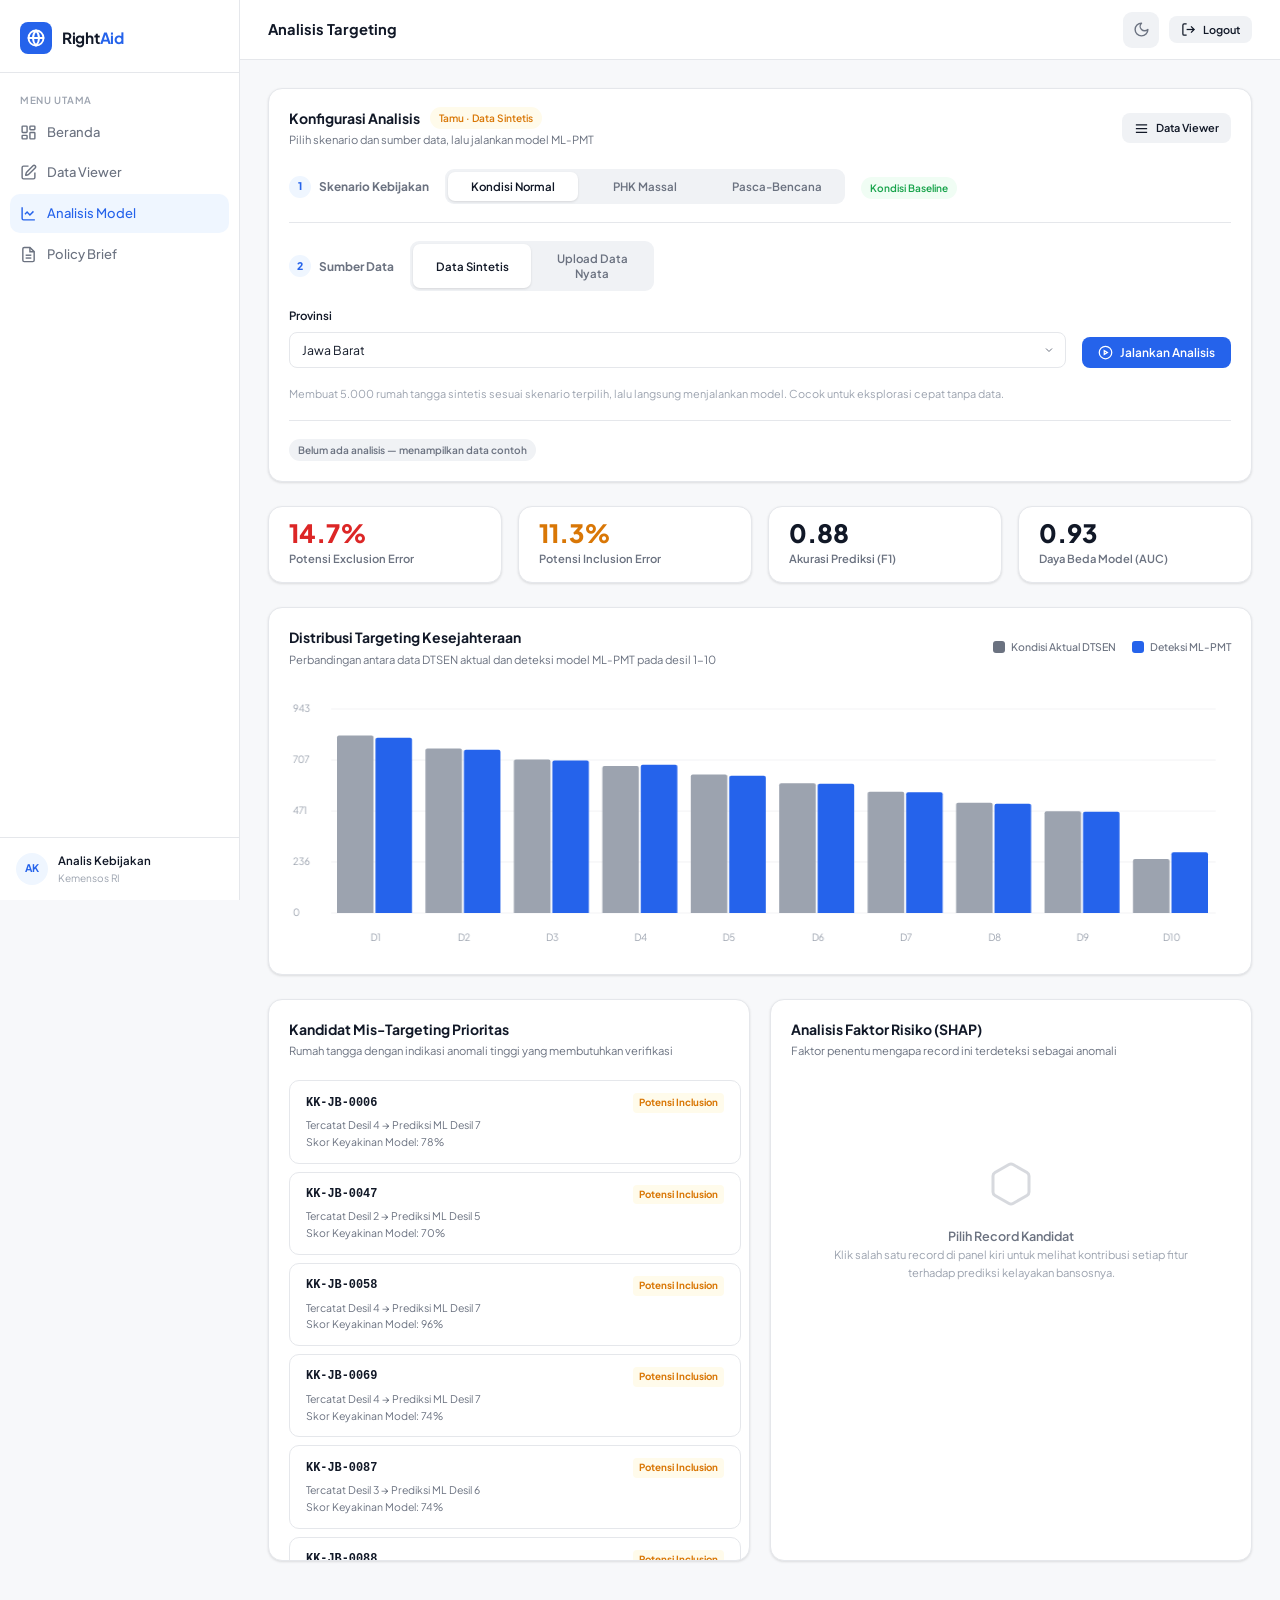
==== commit 70c00050: "feat(dashboard): restrict synthetic data to guest accounts Add shared App.isGuest() and make the das" ====
--- a/frontend/analysis.html
+++ b/frontend/analysis.html
@@ -45,7 +45,7 @@
         <div class="card mb-6">
           <div class="card-header">
             <div>
-              <div class="card-title">Konfigurasi Analisis</div>
+              <div class="card-title" style="display:flex;align-items:center;gap:10px;">Konfigurasi Analisis <span id="access-badge" class="badge badge-gray" title="Tipe akun"></span></div>
               <div class="card-subtitle">Pilih skenario dan sumber data, lalu jalankan model ML-PMT</div>
             </div>
             <a href="data-viewer.html" class="btn btn-secondary btn-sm">
@@ -72,8 +72,8 @@
             <div class="config-row">
               <div class="step-label"><span class="step-num">2</span> Sumber Data</div>
               <div class="tabs source-toggle" id="source-tabs">
-                <button class="tab-btn active" onclick="setSource('synthetic',this)">Data Sintetis</button>
-                <button class="tab-btn" onclick="setSource('upload',this)">Upload Data Nyata</button>
+                <button class="tab-btn active" id="src-synthetic" onclick="setSource('synthetic',this)">Data Sintetis</button>
+                <button class="tab-btn" id="src-upload" onclick="setSource('upload',this)">Upload Data Nyata</button>
               </div>
             </div>
 
@@ -230,6 +230,7 @@
         App.showToast("Menggunakan sesi sebelumnya. Klik Analisis Ulang untuk memproses kembali.", "default");
       }
 
+      applyAccess();
       renderAll();
       renderStatus();
       App.loadSession();
@@ -268,7 +269,9 @@
         rerun.style.display = "";
       } else {
         el.className = "badge badge-gray";
-        el.textContent = "Belum ada analisis — menampilkan data contoh";
+        el.textContent = (!window.isGuest)
+          ? "Belum ada data — unggah file untuk memulai"
+          : "Belum ada analisis — menampilkan data contoh";
         rerun.style.display = "none";
       }
     }
@@ -282,11 +285,44 @@
         renderMetricsFromAPI(currentPredictions);
         renderDecileChartFromAPI(currentPredictions);
         renderCandidatesFromAPI(currentPredictions);
+      } else if (!window.isGuest) {
+        // Real accounts are upload-only — never show synthetic/sample data before a real upload.
+        renderEmptyState();
       } else {
         renderMetricsDummy(sc);
         renderDecileChartDummy(sc);
         renderCandidatesDummy(sc);
       }
+    }
+
+    // Guest accounts demo with synthetic data; real accounts must upload their own data.
+    function applyAccess() {
+      window.isGuest = App.isGuest();
+
+      var badge = document.getElementById("access-badge");
+      if (window.isGuest) {
+        badge.textContent = "Tamu · Data Sintetis";
+        badge.className = "badge badge-yellow";
+        setSource("synthetic", document.getElementById("src-synthetic"));
+      } else {
+        badge.textContent = "Wajib Upload Data";
+        badge.className = "badge badge-blue";
+        document.getElementById("src-synthetic").style.display = "none";
+        setSource("upload", document.getElementById("src-upload"));
+      }
+    }
+
+    // Placeholder shown to non-guest accounts until they upload real data.
+    function renderEmptyState() {
+      renderMetricsRaw("—", "—", "—", "—");
+      App.drawBarChart(document.getElementById("decile-chart"),
+        ["D1","D2","D3","D4","D5","D6","D7","D8","D9","D10"],
+        [{ data: Array(10).fill(0) }, { data: Array(10).fill(0) }],
+        { colors: ["#9CA3AF", "#2563EB"] });
+      document.getElementById("candidate-list").innerHTML =
+        '<div style="padding:48px 24px;text-align:center;color:var(--text-3);">' +
+        '<p style="font-weight:600;color:var(--text-2);margin-bottom:6px;">Belum ada data</p>' +
+        '<p style="font-size:.85rem;">Unggah data rumah tangga (CSV/JSON) di atas untuk menjalankan analisis.</p></div>';
     }
 
     // â”€â”€ Dummy renderers (fallback) â”€â”€â”€â”€â”€â”€â”€â”€â”€â”€â”€â”€â”€â”€â”€â”€â”€â”€â”€â”€â”€â”€â”€â”€â”€â”€â”€â”€â”€â”€â”€â”€â”€â”€â”€â”€â”€â”€â”€â”€â”€â”€â”€
--- a/frontend/css/style.css
+++ b/frontend/css/style.css
@@ -26,10 +26,59 @@
   --shadow-lg: 0 8px 24px rgba(0,0,0,.10);
   --sidebar-w: 240px;
   --transition: 150ms ease;
-}
+  --chart-grid: #E5E7EB;
+  --chart-axis: #9CA3AF;
+}
+
+/* ─── Dark theme ─────────────────────────── */
+[data-theme="dark"] {
+  --bg: #0E1116;
+  --surface: #171A21;
+  --surface-2: #21262F;
+  --border: #2A2F3A;
+  --text: #E6E9EF;
+  --text-2: #9BA3B0;
+  --text-3: #6B7280;
+  --accent: #3B82F6;
+  --accent-light: rgba(59,130,246,.16);
+  --accent-hover: #60A5FA;
+  --success: #22C55E;
+  --success-light: rgba(34,197,94,.14);
+  --warning: #F59E0B;
+  --warning-light: rgba(245,158,11,.14);
+  --danger: #EF4444;
+  --danger-light: rgba(239,68,68,.14);
+  --shadow: 0 1px 3px rgba(0,0,0,.4), 0 1px 2px rgba(0,0,0,.3);
+  --shadow-md: 0 4px 12px rgba(0,0,0,.45);
+  --shadow-lg: 0 8px 24px rgba(0,0,0,.55);
+  --chart-grid: #2A2F3A;
+  --chart-axis: #6B7280;
+}
+
+/* Soften hardcoded accents from inline styles when dark */
+[data-theme="dark"] .notice.blue   { border-color: rgba(59,130,246,.35); }
+[data-theme="dark"] .notice.green  { border-color: rgba(34,197,94,.35); }
+[data-theme="dark"] .notice.yellow { border-color: rgba(245,158,11,.35); }
+[data-theme="dark"] .login-left-bg { background: #11151D; }
+[data-theme="dark"] select.form-control { background-image: url("data:image/svg+xml,%3Csvg xmlns='http://www.w3.org/2000/svg' width='12' height='12' viewBox='0 0 24 24' fill='none' stroke='%239BA3B0' stroke-width='2'%3E%3Cpath d='m6 9 6 6 6-6'/%3E%3C/svg%3E"); }
 
 html { font-size: 14px; }
-body { font-family: 'Plus Jakarta Sans', sans-serif; background: var(--bg); color: var(--text); line-height: 1.6; -webkit-font-smoothing: antialiased; }
+body { font-family: 'Plus Jakarta Sans', sans-serif; background: var(--bg); color: var(--text); line-height: 1.6; -webkit-font-smoothing: antialiased; transition: background var(--transition), color var(--transition); }
+
+/* ─── Theme toggle button ─────────────────────────── */
+.theme-toggle {
+  display: inline-flex; align-items: center; justify-content: center;
+  width: 36px; height: 36px; border-radius: 9px;
+  background: var(--surface-2); color: var(--text-2);
+  transition: background var(--transition), color var(--transition);
+}
+.theme-toggle:hover { background: var(--border); color: var(--text); }
+.theme-toggle svg { width: 17px; height: 17px; }
+.theme-toggle .icon-sun { display: none; }
+.theme-toggle .icon-moon { display: block; }
+[data-theme="dark"] .theme-toggle .icon-sun { display: block; }
+[data-theme="dark"] .theme-toggle .icon-moon { display: none; }
+.theme-toggle-floating { position: fixed; top: 18px; right: 18px; z-index: 200; box-shadow: var(--shadow); border: 1px solid var(--border); background: var(--surface); }
 a { color: inherit; text-decoration: none; }
 button { font-family: inherit; cursor: pointer; border: none; outline: none; }
 input, select, textarea { font-family: inherit; }
